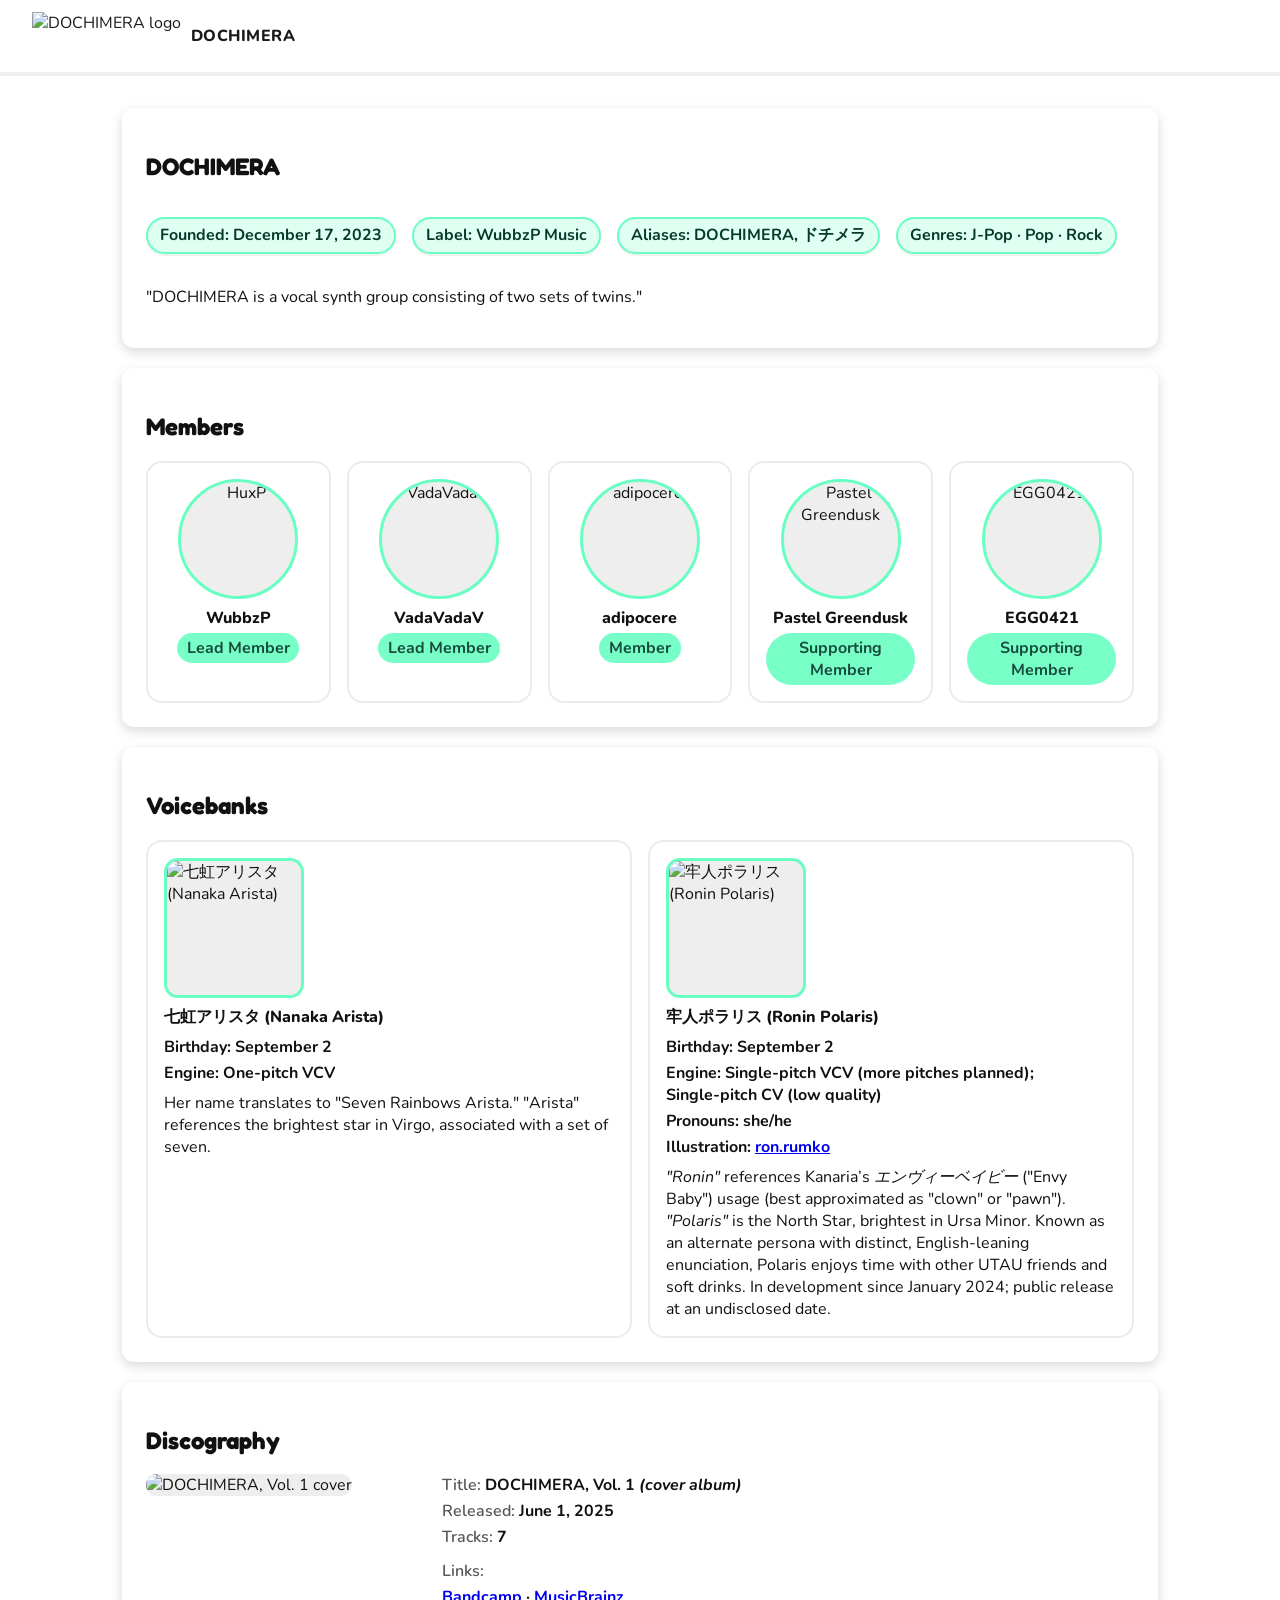
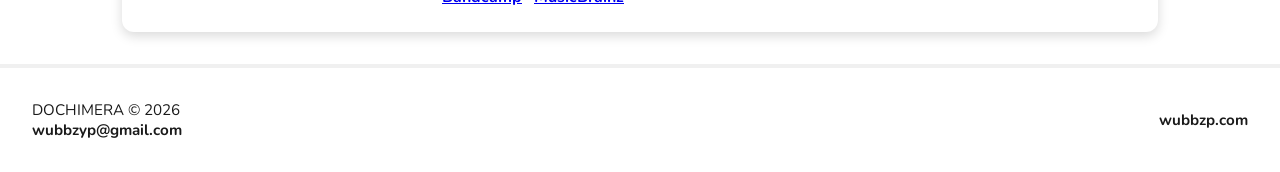
==== index.html @ d98449f0 "Update index.html" ====
<!DOCTYPE html>
<html lang="en">
<head>
  <meta charset="UTF-8" />
  <meta name="viewport" content="width=device-width, initial-scale=1, viewport-fit=cover"/>
  <title>DOCHIMERA</title>

  <!-- Fonts -->
  <link rel="preconnect" href="https://fonts.googleapis.com">
  <link rel="preconnect" href="https://fonts.gstatic.com" crossorigin>
  <link href="https://fonts.googleapis.com/css2?family=Fredoka:wght@400..700&family=Nunito:wght@400;600;700&display=swap" rel="stylesheet">

  <!-- Favicons / PWA -->
  <link rel="icon" type="image/png" sizes="32x32" href="/favicon-32x32.png?v=5">
  <link rel="icon" type="image/png" sizes="16x16" href="/favicon-16x16.png?v=5">
  <link rel="icon" href="/favicon.ico?v=5" sizes="any">
  <link rel="apple-touch-icon" href="/apple-touch-icon.png?v=5">
  <link rel="mask-icon" href="/safari-pinned-tab.svg" color="#6AFFC2">
  <link rel="manifest" href="/site.webmanifest">
  <meta name="theme-color" content="#6AFFC2" />

  <!-- Social -->
  <meta property="og:title" content="DOCHIMERA" />
  <meta property="og:site_name" content="DOCHIMERA" />
  <meta property="og:description" content="A vocal synth group consisting of two sets of twins. Debut cover album: DOCHIMERA, Vol. 1 (June 1, 2025)." />
  <meta property="og:image" content="/assets/dochimera-logo.png" />
  <meta property="og:type" content="website" />
  <meta name="twitter:card" content="summary_large_image" />

  <style>
    :root{
      --primary:#898eca;
      --mint:#6AFFC2;
      --ink:#1a1a1a;
      --card:#ffffff;
      --font-body: "Nunito", system-ui, -apple-system, "Segoe UI", Roboto, "Noto Sans", Helvetica, Arial, sans-serif;
      --font-ui: "Fredoka", "Nunito", system-ui, -apple-system, "Segoe UI", Roboto, "Noto Sans", Helvetica, Arial, sans-serif;
      --radius:12px; --shadow:0 4px 12px rgba(0,0,0,.15); --gap: clamp(.8rem, 1.6vw, 1.25rem);
    }
    html, body { height:100%; }
    *,*::before,*::after { box-sizing:border-box; }
    body{
      margin:0; font-family: var(--font-body); color:var(--ink);
      background:#fff; display:flex; flex-direction:column; min-height:100vh;
      text-rendering: optimizeLegibility;
    }
    h1,h2,h3,h4,h5,h6,.logo a,.hero-title{ font-family: var(--font-ui); }
    :focus-visible{ outline:3px solid var(--mint); outline-offset:3px; border-radius:6px; }

    /* Skip link */
    .sr-only{
      position:absolute !important; width:1px;height:1px;padding:0;margin:-1px;
      overflow:hidden;clip:rect(0 0 0 0);clip-path:inset(50%);
      white-space:nowrap;border:0;
    }
    .sr-only:focus{
      position:fixed !important; top:1rem; left:1rem;
      width:auto;height:auto;margin:0;clip:auto;clip-path:none;white-space:normal;
      padding:.6rem .8rem; border-radius:10px; z-index:9999;
      background:#fff; color:#000; box-shadow:0 4px 12px rgba(0,0,0,.15);
      outline:3px solid var(--mint); outline-offset:2px;
    }

    header.site-header{
      position:sticky; top:0; z-index:10;
      display:flex; align-items:center; justify-content:space-between; gap:1rem;
      padding:.75rem clamp(1rem, 3vw, 2rem);
      background:#fff; border-bottom:4px solid rgba(0,0,0,.06);
    }
    .logo{ display:flex; align-items:center; gap:.6rem; }
    .logo img{ height: clamp(36px, 4vw, 48px); width:auto; }
    .logo .wordmark{ font-weight:800; letter-spacing:.5px; }

    main{
      width:min(1100px, 100%); margin:0 auto;
      padding: clamp(1rem, 3vw, 2rem);
      display:grid; grid-template-columns: 1fr; gap: var(--gap);
      flex:1 0 auto; min-height: 0;
    }
    .card{ background:var(--card); color:#111; border-radius:var(--radius); box-shadow:var(--shadow); overflow:hidden; }

    .hero{ display:grid; gap:1rem; padding: clamp(1rem, 2vw, 1.5rem); align-items:center; }
    .hero .meta{ display:flex; flex-wrap:wrap; gap:.5rem 1rem; font-weight:700; }
    .badge{
      background:#eafff6;
      background: color-mix(in srgb, var(--mint) 22%, #fff 78%);
      border-radius:999px; padding:.35rem .75rem;
      border:2px solid var(--mint); color:#073a2c;
      box-shadow: 0 2px 0 rgba(0,0,0,.06);
    }

    /* Members */
    .members{ padding: clamp(1rem, 2vw, 1.5rem); }
    .member-grid{ list-style:none; margin:0; padding:0; display:grid; grid-template-columns: repeat(1,1fr); gap:1rem; }
    @media(min-width:560px){ .member-grid{ grid-template-columns: repeat(2, 1fr);} }
    @media(min-width:900px){ .member-grid{ grid-template-columns: repeat(5, 1fr);} }
    .member{ background:#fff; border-radius:16px; padding:1rem; text-align:center; border:2px solid rgba(0,0,0,.08); }
    .member img{ width:120px; height:120px; object-fit:cover; border-radius:50%; background:#eee; display:block; margin:0 auto .5rem; border:3px solid var(--mint); }
    .member .name{ font-weight:800; }
    .member .role{ font-weight:700; opacity:.9; display:inline-block; margin-top:.25rem; padding:.25rem .6rem; border-radius:999px; background:var(--mint); color:#003a2a; }

    /* Voicebanks */
    .voices{ padding: clamp(1rem, 2vw, 1.5rem); }
    .voices-grid{ list-style:none; margin:0; padding:0; display:grid; gap:1rem; grid-template-columns: 1fr; }
    @media(min-width:720px){ .voices-grid{ grid-template-columns: 1fr 1fr; } }
    .voice{ background:#fff; border-radius:16px; padding:1rem; border:2px solid rgba(0,0,0,.08); }
    .voice img{ width:140px; height:140px; object-fit:cover; border-radius:14px; display:block; background:#eee; margin-bottom:.5rem; border:3px solid var(--mint); }
    .voice .v-name{ font-weight:800; margin:.25rem 0 .5rem; }
    .voice .v-meta{ list-style: none; padding:0; margin:0 0 .5rem; display:grid; gap:.25rem; font-weight:700; }
    .voice .v-desc{ margin:0; }

    /* Discography */
    .discog{ padding: clamp(1rem, 2vw, 1.5rem); }
    .album{ display:grid; gap:1rem; align-items:start; }
    @media(min-width:800px){ .album{ grid-template-columns: 280px 1fr; } }
    .album .covers img{ width:220px; height:220px; border-radius:12px; object-fit:cover; background:#eee; }
    .album .facts{ display:grid; gap:.25rem; font-weight:700; }
    .album .facts .label{ opacity:.7; font-weight:600; }

    footer{
      margin-top:auto; background:#fff; border-top:4px solid rgba(0,0,0,.06);
      padding: clamp(1rem, 2.5vw, 2rem);
      font-size:.95rem; display:flex; justify-content:space-between; align-items:center; flex-wrap:wrap; gap:.5rem 1rem; color: var(--ink);
    }
    footer a{ color:var(--ink); text-decoration:none; font-weight:700; }
    footer a:hover{ text-decoration:underline; text-underline-offset:2px; }
    .social-icons{ display:flex; flex-wrap:wrap; gap:.5rem 1rem; }
    @media(max-width:640px){ footer{ text-align:center; } .social-icons{ width:100%; justify-content:center; } }
  </style>
</head>
<body>
  <a class="sr-only" href="#main">Skip to content</a>

  <header class="site-header" role="banner">
    <div class="logo">
      <img src="/assets/dochimera-logo.png" alt="DOCHIMERA logo" decoding="async">
      <div class="wordmark">DOCHIMERA</div>
    </div>
  </header>

  <main id="main">
    <!-- Hero -->
    <section class="card hero" aria-labelledby="hero-title">
      <h1 id="hero-title" class="hero-title">DOCHIMERA</h1>
      <div class="meta">
        <span class="badge">Founded: December 17, 2023</span>
        <span class="badge">Label: WubbzP Music</span>
        <span class="badge">Aliases: DOCHIMERA, ドチメラ</span>
        <span class="badge">Genres: J‑Pop · Pop · Rock</span>
      </div>
      <p>"DOCHIMERA is a vocal synth group consisting of two sets of twins."</p>
    </section>

    <!-- Members -->
    <section class="card members" id="members" aria-labelledby="members-title">
      <h2 id="members-title" class="hero-title">Members</h2>
      <ul class="member-grid" role="list">
        <li class="member">
          <img src="https://mywikis-wiki-media.s3.us-central-1.wasabisys.com/huxp/HuxP.png" alt="HuxP" loading="lazy" decoding="async">
          <div class="name">WubbzP</div>
          <div class="role">Lead Member</div>
        </li>
        <li class="member">
          <img src="https://mywikis-wiki-media.s3.us-central-1.wasabisys.com/huxp/VadaVadaV.png" alt="VadaVadaV" loading="lazy" decoding="async">
          <div class="name">VadaVadaV</div>
          <div class="role">Lead Member</div>
        </li>
        <li class="member">
          <img src="https://mywikis-wiki-media.s3.us-central-1.wasabisys.com/huxp/adipocere.png" alt="adipocere" loading="lazy" decoding="async">
          <div class="name">adipocere</div>
          <div class="role">Member</div>
        </li>
        <li class="member">
          <img src="https://mywikis-wiki-media.s3.us-central-1.wasabisys.com/huxp/HayBombYT.png" alt="Pastel Greendusk" loading="lazy" decoding="async">
          <div class="name">Pastel Greendusk</div>
          <div class="role">Supporting Member</div>
        </li>
        <li class="member">
          <img src="https://mywikis-wiki-media.s3.us-central-1.wasabisys.com/huxp/EGG0421_%28resized%29.png" alt="EGG0421" loading="lazy" decoding="async">
          <div class="name">EGG0421</div>
          <div class="role">Supporting Member</div>
        </li>
      </ul>
    </section>

    <!-- Voicebanks -->
    <section class="card voices" id="voicebanks" aria-labelledby="voices-title">
      <h2 id="voices-title" class="hero-title">Voicebanks</h2>
      <ul class="voices-grid" role="list">
        <li class="voice">
          <img src="/assets/arista.png" alt="七虹アリスタ (Nanaka Arista)" loading="lazy" decoding="async">
          <div class="v-name">七虹アリスタ (Nanaka Arista)</div>
          <ul class="v-meta">
            <li><strong>Birthday:</strong> September 2</li>
            <li><strong>Engine:</strong> One‑pitch VCV</li>
          </ul>
          <p class="v-desc">Her name translates to "Seven Rainbows Arista." "Arista" references the brightest star in Virgo, associated with a set of seven.</p>
        </li>
        <li class="voice">
          <img src="/assets/polaris.png" alt="牢人ポラリス (Ronin Polaris)" loading="lazy" decoding="async">
          <div class="v-name">牢人ポラリス (Ronin Polaris)</div>
          <ul class="v-meta">
            <li><strong>Birthday:</strong> September 2</li>
            <li><strong>Engine:</strong> Single‑pitch VCV (more pitches planned); Single‑pitch CV (low quality)</li>
            <li><strong>Pronouns:</strong> she/he</li>
            <li><strong>Illustration:</strong> <a href="https://x.com/ronrumko" target="_blank" rel="noopener">ron.rumko</a></li>
          </ul>
          <p class="v-desc"><em>"Ronin"</em> references Kanaria’s <em>エンヴィーベイビー</em> ("Envy Baby") usage (best approximated as "clown" or "pawn"). <em>"Polaris"</em> is the North Star, brightest in Ursa Minor. Known as an alternate persona with distinct, English‑leaning enunciation, Polaris enjoys time with other UTAU friends and soft drinks. In development since January 2024; public release at an undisclosed date.</p>
        </li>
      </ul>
    </section>

    <!-- Discography -->
    <section class="card discog" aria-labelledby="discog-title">
      <h2 id="discog-title" class="hero-title">Discography</h2>
      <div class="album">
        <div class="covers">
          <img src="https://mywikis-wiki-media.s3.us-central-1.wasabisys.com/huxp/DOCHIMERA%2C_Vol._1.png" alt="DOCHIMERA, Vol. 1 cover">
        </div>
        <div class="facts">
          <div><span class="label">Title:</span> <strong>DOCHIMERA, Vol. 1</strong> <em>(cover album)</em></div>
          <div><span class="label">Released:</span> June 1, 2025</div>
          <div><span class="label">Tracks:</span> 7</div>
          <div class="label" style="margin-top:.5rem;">Links:</div>
          <div>
            <a href="https://wubbzp.bandcamp.com/album/dochimera-vol-1" target="_blank" rel="noopener">Bandcamp</a> ·
            <a href="https://musicbrainz.org/release/b9344ad2-0cec-4418-908a-b499f3312c37" target="_blank" rel="noopener">MusicBrainz</a>
          </div>
        </div>
      </div>
    </section>
  </main>

  <footer role="contentinfo">
    <div>
      DOCHIMERA © 2026<br>
      <a href="mailto:wubbzyp@gmail.com">wubbzyp@gmail.com</a>
    </div>
    <div class="social-icons" aria-label="Links">
      <a href="https://huxpmusic.com" target="_blank" rel="noopener">wubbzp.com</a>
    </div>
  </footer>
</body>
</html>
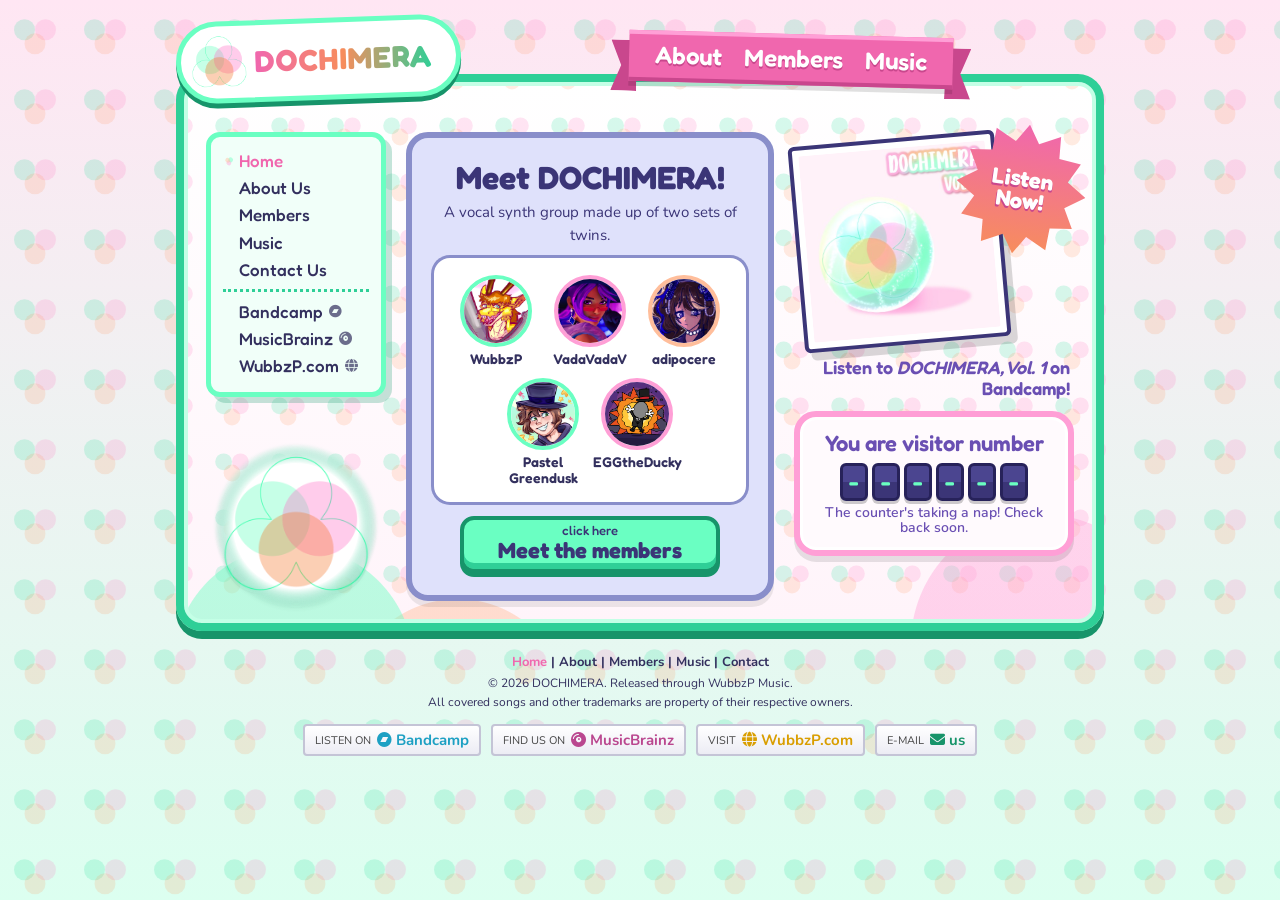
==== commit 1d380ab9: "Updated DOCHIMERA website to match template made from WubbzP website lmfao" ====
--- a/index.html
+++ b/index.html
@@ -1,244 +1,133 @@
 <!DOCTYPE html>
 <html lang="en">
 <head>
-  <meta charset="UTF-8" />
-  <meta name="viewport" content="width=device-width, initial-scale=1, viewport-fit=cover"/>
-  <title>DOCHIMERA</title>
-
-  <!-- Fonts -->
-  <link rel="preconnect" href="https://fonts.googleapis.com">
-  <link rel="preconnect" href="https://fonts.gstatic.com" crossorigin>
-  <link href="https://fonts.googleapis.com/css2?family=Fredoka:wght@400..700&family=Nunito:wght@400;600;700&display=swap" rel="stylesheet">
-
-  <!-- Favicons / PWA -->
-  <link rel="icon" type="image/png" sizes="32x32" href="/favicon-32x32.png?v=5">
-  <link rel="icon" type="image/png" sizes="16x16" href="/favicon-16x16.png?v=5">
-  <link rel="icon" href="/favicon.ico?v=5" sizes="any">
-  <link rel="apple-touch-icon" href="/apple-touch-icon.png?v=5">
-  <link rel="mask-icon" href="/safari-pinned-tab.svg" color="#6AFFC2">
-  <link rel="manifest" href="/site.webmanifest">
-  <meta name="theme-color" content="#6AFFC2" />
-
-  <!-- Social -->
-  <meta property="og:title" content="DOCHIMERA" />
-  <meta property="og:site_name" content="DOCHIMERA" />
-  <meta property="og:description" content="A vocal synth group consisting of two sets of twins. Debut cover album: DOCHIMERA, Vol. 1 (June 1, 2025)." />
-  <meta property="og:image" content="/assets/dochimera-logo.png" />
-  <meta property="og:type" content="website" />
-  <meta name="twitter:card" content="summary_large_image" />
-
-  <style>
-    :root{
-      --primary:#898eca;
-      --mint:#6AFFC2;
-      --ink:#1a1a1a;
-      --card:#ffffff;
-      --font-body: "Nunito", system-ui, -apple-system, "Segoe UI", Roboto, "Noto Sans", Helvetica, Arial, sans-serif;
-      --font-ui: "Fredoka", "Nunito", system-ui, -apple-system, "Segoe UI", Roboto, "Noto Sans", Helvetica, Arial, sans-serif;
-      --radius:12px; --shadow:0 4px 12px rgba(0,0,0,.15); --gap: clamp(.8rem, 1.6vw, 1.25rem);
-    }
-    html, body { height:100%; }
-    *,*::before,*::after { box-sizing:border-box; }
-    body{
-      margin:0; font-family: var(--font-body); color:var(--ink);
-      background:#fff; display:flex; flex-direction:column; min-height:100vh;
-      text-rendering: optimizeLegibility;
-    }
-    h1,h2,h3,h4,h5,h6,.logo a,.hero-title{ font-family: var(--font-ui); }
-    :focus-visible{ outline:3px solid var(--mint); outline-offset:3px; border-radius:6px; }
-
-    /* Skip link */
-    .sr-only{
-      position:absolute !important; width:1px;height:1px;padding:0;margin:-1px;
-      overflow:hidden;clip:rect(0 0 0 0);clip-path:inset(50%);
-      white-space:nowrap;border:0;
-    }
-    .sr-only:focus{
-      position:fixed !important; top:1rem; left:1rem;
-      width:auto;height:auto;margin:0;clip:auto;clip-path:none;white-space:normal;
-      padding:.6rem .8rem; border-radius:10px; z-index:9999;
-      background:#fff; color:#000; box-shadow:0 4px 12px rgba(0,0,0,.15);
-      outline:3px solid var(--mint); outline-offset:2px;
-    }
-
-    header.site-header{
-      position:sticky; top:0; z-index:10;
-      display:flex; align-items:center; justify-content:space-between; gap:1rem;
-      padding:.75rem clamp(1rem, 3vw, 2rem);
-      background:#fff; border-bottom:4px solid rgba(0,0,0,.06);
-    }
-    .logo{ display:flex; align-items:center; gap:.6rem; }
-    .logo img{ height: clamp(36px, 4vw, 48px); width:auto; }
-    .logo .wordmark{ font-weight:800; letter-spacing:.5px; }
-
-    main{
-      width:min(1100px, 100%); margin:0 auto;
-      padding: clamp(1rem, 3vw, 2rem);
-      display:grid; grid-template-columns: 1fr; gap: var(--gap);
-      flex:1 0 auto; min-height: 0;
-    }
-    .card{ background:var(--card); color:#111; border-radius:var(--radius); box-shadow:var(--shadow); overflow:hidden; }
-
-    .hero{ display:grid; gap:1rem; padding: clamp(1rem, 2vw, 1.5rem); align-items:center; }
-    .hero .meta{ display:flex; flex-wrap:wrap; gap:.5rem 1rem; font-weight:700; }
-    .badge{
-      background:#eafff6;
-      background: color-mix(in srgb, var(--mint) 22%, #fff 78%);
-      border-radius:999px; padding:.35rem .75rem;
-      border:2px solid var(--mint); color:#073a2c;
-      box-shadow: 0 2px 0 rgba(0,0,0,.06);
-    }
-
-    /* Members */
-    .members{ padding: clamp(1rem, 2vw, 1.5rem); }
-    .member-grid{ list-style:none; margin:0; padding:0; display:grid; grid-template-columns: repeat(1,1fr); gap:1rem; }
-    @media(min-width:560px){ .member-grid{ grid-template-columns: repeat(2, 1fr);} }
-    @media(min-width:900px){ .member-grid{ grid-template-columns: repeat(5, 1fr);} }
-    .member{ background:#fff; border-radius:16px; padding:1rem; text-align:center; border:2px solid rgba(0,0,0,.08); }
-    .member img{ width:120px; height:120px; object-fit:cover; border-radius:50%; background:#eee; display:block; margin:0 auto .5rem; border:3px solid var(--mint); }
-    .member .name{ font-weight:800; }
-    .member .role{ font-weight:700; opacity:.9; display:inline-block; margin-top:.25rem; padding:.25rem .6rem; border-radius:999px; background:var(--mint); color:#003a2a; }
-
-    /* Voicebanks */
-    .voices{ padding: clamp(1rem, 2vw, 1.5rem); }
-    .voices-grid{ list-style:none; margin:0; padding:0; display:grid; gap:1rem; grid-template-columns: 1fr; }
-    @media(min-width:720px){ .voices-grid{ grid-template-columns: 1fr 1fr; } }
-    .voice{ background:#fff; border-radius:16px; padding:1rem; border:2px solid rgba(0,0,0,.08); }
-    .voice img{ width:140px; height:140px; object-fit:cover; border-radius:14px; display:block; background:#eee; margin-bottom:.5rem; border:3px solid var(--mint); }
-    .voice .v-name{ font-weight:800; margin:.25rem 0 .5rem; }
-    .voice .v-meta{ list-style: none; padding:0; margin:0 0 .5rem; display:grid; gap:.25rem; font-weight:700; }
-    .voice .v-desc{ margin:0; }
-
-    /* Discography */
-    .discog{ padding: clamp(1rem, 2vw, 1.5rem); }
-    .album{ display:grid; gap:1rem; align-items:start; }
-    @media(min-width:800px){ .album{ grid-template-columns: 280px 1fr; } }
-    .album .covers img{ width:220px; height:220px; border-radius:12px; object-fit:cover; background:#eee; }
-    .album .facts{ display:grid; gap:.25rem; font-weight:700; }
-    .album .facts .label{ opacity:.7; font-weight:600; }
-
-    footer{
-      margin-top:auto; background:#fff; border-top:4px solid rgba(0,0,0,.06);
-      padding: clamp(1rem, 2.5vw, 2rem);
-      font-size:.95rem; display:flex; justify-content:space-between; align-items:center; flex-wrap:wrap; gap:.5rem 1rem; color: var(--ink);
-    }
-    footer a{ color:var(--ink); text-decoration:none; font-weight:700; }
-    footer a:hover{ text-decoration:underline; text-underline-offset:2px; }
-    .social-icons{ display:flex; flex-wrap:wrap; gap:.5rem 1rem; }
-    @media(max-width:640px){ footer{ text-align:center; } .social-icons{ width:100%; justify-content:center; } }
-  </style>
+<meta charset="utf-8"/>
+<meta content="width=device-width, initial-scale=1, viewport-fit=cover" name="viewport"/>
+<title>DOCHIMERA</title>
+<link href="/favicon-32x32.png?v=6" rel="icon" sizes="32x32" type="image/png"/>
+<link href="/favicon-16x16.png?v=6" rel="icon" sizes="16x16" type="image/png"/>
+<link href="/favicon.ico?v=6" rel="icon" sizes="any"/>
+<link href="/apple-touch-icon.png?v=6" rel="apple-touch-icon"/>
+<link href="/safari-pinned-tab.svg" rel="mask-icon" color="#6AFFC2"/>
+<meta content="#6AFFC2" name="theme-color"/>
+<link href="/site.webmanifest" rel="manifest"/>
+<meta content="The official website of DOCHIMERA, a vocal synth group made up of two sets of twins. Debut cover album: DOCHIMERA, Vol. 1 (1 June 2025)." name="description"/>
+<meta content="DOCHIMERA" property="og:title"/>
+<meta content="DOCHIMERA" property="og:site_name"/>
+<meta content="The official website of DOCHIMERA, a vocal synth group made up of two sets of twins. Debut cover album: DOCHIMERA, Vol. 1 (1 June 2025)." property="og:description"/>
+<meta content="website" property="og:type"/>
+<meta content="https://dochimera.com/" property="og:url"/>
+<meta content="https://dochimera.com/assets/dochimera-logo.png" property="og:image"/>
+<meta content="summary_large_image" name="twitter:card"/>
+<link rel="stylesheet" href="https://cdnjs.cloudflare.com/ajax/libs/font-awesome/6.5.2/css/all.min.css" crossorigin="anonymous" referrerpolicy="no-referrer">
+<link rel="preconnect" href="https://fonts.googleapis.com">
+<link rel="preconnect" href="https://fonts.gstatic.com" crossorigin>
+<link rel="stylesheet" href="https://fonts.googleapis.com/css2?family=Fredoka:wght@400..700&family=Mochiy+Pop+One&family=Nunito:wght@400;600;700;800&display=swap">
+<link rel="stylesheet" href="/assets/css/style.css?v=9d8e3358">
+<script>document.documentElement.className += " js";</script>
 </head>
 <body>
-  <a class="sr-only" href="#main">Skip to content</a>
+<a class="skip-link" href="#content">Skip to content</a>
 
-  <header class="site-header" role="banner">
-    <div class="logo">
-      <img src="/assets/dochimera-logo.png" alt="DOCHIMERA logo" decoding="async">
-      <div class="wordmark">DOCHIMERA</div>
-    </div>
+<div class="site">
+
+  <!-- Header -->
+  <header class="header">
+    <a href="/" class="logo" aria-label="DOCHIMERA home">
+      <img src="/assets/images/clover.png" alt="" class="logo-img" width="64" height="64" />
+      <span class="logo-word" aria-hidden="true">DOCHIMERA</span>
+    </a>
+
+    <nav class="ribbon" aria-label="Main">
+      <ul>
+        <li><a href="/about/">About</a></li>
+        <li><a href="/members/">Members</a></li>
+        <li><a href="/music/">Music</a></li>
+      </ul>
+    </nav>
   </header>
 
-  <main id="main">
-    <!-- Hero -->
-    <section class="card hero" aria-labelledby="hero-title">
-      <h1 id="hero-title" class="hero-title">DOCHIMERA</h1>
-      <div class="meta">
-        <span class="badge">Founded: December 17, 2023</span>
-        <span class="badge">Label: WubbzP Music</span>
-        <span class="badge">Aliases: DOCHIMERA, ドチメラ</span>
-        <span class="badge">Genres: J‑Pop · Pop · Rock</span>
+  <!-- Main stage -->
+  <div class="stage">
+
+    <!-- Left menu -->
+    <aside class="sidebar">
+      <nav class="menu" aria-label="Site menu">
+        <ul>
+          <li><a href="/" aria-current="page">Home</a></li>
+          <li><a href="/about/">About Us</a></li>
+          <li><a href="/members/">Members</a></li>
+          <li><a href="/music/">Music</a></li>
+          <li><a href="/contact/">Contact Us</a></li>
+          <li class="menu-divider" role="separator"></li>
+          <li><a href="https://wubbzp.bandcamp.com/album/dochimera-vol-1" target="_blank" rel="noopener">Bandcamp <i class="fa-brands fa-bandcamp" aria-hidden="true"></i></a></li>
+          <li><a href="https://musicbrainz.org/release/b9344ad2-0cec-4418-908a-b499f3312c37" target="_blank" rel="noopener">MusicBrainz <i class="fa-solid fa-compact-disc" aria-hidden="true"></i></a></li>
+          <li><a href="https://wubbzp.com" target="_blank" rel="noopener">WubbzP.com <i class="fa-solid fa-globe" aria-hidden="true"></i></a></li>
+        </ul>
+      </nav>
+    </aside>
+
+    <!-- Members house -->
+    <main class="house" id="content">
+      <h1 class="visually-hidden">DOCHIMERA</h1>
+      <div class="house-inner">
+        <h2>Meet DOCHIMERA!</h2>
+        <p>A vocal synth group made up of two sets of twins.</p>
+        <ul class="lineup" aria-label="Members">
+          <li><a href="/members/#wubbzp"><img src="/assets/images/members/wubbzp.png" alt="" width="72" height="72" loading="lazy" />WubbzP</a></li>
+          <li><a href="/members/#vadavadav"><img src="/assets/images/members/vadavadav.png" alt="" width="72" height="72" loading="lazy" />VadaVadaV</a></li>
+          <li><a href="/members/#adipocere"><img src="/assets/images/members/adipocere.png" alt="" width="72" height="72" loading="lazy" />adipocere</a></li>
+          <li><a href="/members/#pastel-greendusk"><img src="/assets/images/members/pastel-greendusk.png" alt="" width="72" height="72" loading="lazy" />Pastel Greendusk</a></li>
+          <li><a href="/members/#eggtheducky"><img src="/assets/images/members/eggtheducky.png" alt="" width="72" height="72" loading="lazy" />EGGtheDucky</a></li>
+        </ul>
+        <a href="/members/" class="stack-btn"><small>click here</small>Meet the members</a>
       </div>
-      <p>"DOCHIMERA is a vocal synth group consisting of two sets of twins."</p>
+    </main>
+
+    <!-- Featured release -->
+    <section class="feature" aria-label="Featured release">
+      <a href="/music/#vol-1" class="album" aria-label="DOCHIMERA, Vol. 1">
+        <img src="/assets/images/covers/dochimera-vol-1.jpg" alt="" width="500" height="500" />
+      </a>
+      <div class="burst" aria-hidden="true">Listen<br>Now!</div>
+      <a href="https://wubbzp.bandcamp.com/album/dochimera-vol-1" class="feature-cta" target="_blank" rel="noopener">Listen to <cite>DOCHIMERA, Vol. 1</cite> on Bandcamp!</a>
+      <div class="feature-card counter" tabindex="0" aria-describedby="counter-note">
+        You are visitor number
+        <div class="counter-digits" id="counter" role="status"><span>-</span><span>-</span><span>-</span><span>-</span><span>-</span><span>-</span></div>
+        <small id="counter-status">Thanks for stopping by! <i class="fa-solid fa-circle-info" aria-hidden="true"></i></small>
+        <span class="counter-note" id="counter-note" role="tooltip">This counter started with the new website. Visits from before then aren't included.</span>
+      </div>
     </section>
 
-    <!-- Members -->
-    <section class="card members" id="members" aria-labelledby="members-title">
-      <h2 id="members-title" class="hero-title">Members</h2>
-      <ul class="member-grid" role="list">
-        <li class="member">
-          <img src="https://mywikis-wiki-media.s3.us-central-1.wasabisys.com/huxp/HuxP.png" alt="HuxP" loading="lazy" decoding="async">
-          <div class="name">WubbzP</div>
-          <div class="role">Lead Member</div>
-        </li>
-        <li class="member">
-          <img src="https://mywikis-wiki-media.s3.us-central-1.wasabisys.com/huxp/VadaVadaV.png" alt="VadaVadaV" loading="lazy" decoding="async">
-          <div class="name">VadaVadaV</div>
-          <div class="role">Lead Member</div>
-        </li>
-        <li class="member">
-          <img src="https://mywikis-wiki-media.s3.us-central-1.wasabisys.com/huxp/adipocere.png" alt="adipocere" loading="lazy" decoding="async">
-          <div class="name">adipocere</div>
-          <div class="role">Member</div>
-        </li>
-        <li class="member">
-          <img src="https://mywikis-wiki-media.s3.us-central-1.wasabisys.com/huxp/HayBombYT.png" alt="Pastel Greendusk" loading="lazy" decoding="async">
-          <div class="name">Pastel Greendusk</div>
-          <div class="role">Supporting Member</div>
-        </li>
-        <li class="member">
-          <img src="https://mywikis-wiki-media.s3.us-central-1.wasabisys.com/huxp/EGG0421_%28resized%29.png" alt="EGG0421" loading="lazy" decoding="async">
-          <div class="name">EGG0421</div>
-          <div class="role">Supporting Member</div>
-        </li>
-      </ul>
-    </section>
+    <div class="clover-spot">
+      <button type="button" class="clover" id="clover" aria-label="Poke the DOCHIMERA clover" title="Poke the clover!">
+        <span class="clover-body"><span class="clover-squash"><img src="/assets/images/clover.png" alt="" width="400" height="400" /></span></span>
+      </button>
+    </div>
+  </div>
 
-    <!-- Voicebanks -->
-    <section class="card voices" id="voicebanks" aria-labelledby="voices-title">
-      <h2 id="voices-title" class="hero-title">Voicebanks</h2>
-      <ul class="voices-grid" role="list">
-        <li class="voice">
-          <img src="/assets/arista.png" alt="七虹アリスタ (Nanaka Arista)" loading="lazy" decoding="async">
-          <div class="v-name">七虹アリスタ (Nanaka Arista)</div>
-          <ul class="v-meta">
-            <li><strong>Birthday:</strong> September 2</li>
-            <li><strong>Engine:</strong> One‑pitch VCV</li>
-          </ul>
-          <p class="v-desc">Her name translates to "Seven Rainbows Arista." "Arista" references the brightest star in Virgo, associated with a set of seven.</p>
-        </li>
-        <li class="voice">
-          <img src="/assets/polaris.png" alt="牢人ポラリス (Ronin Polaris)" loading="lazy" decoding="async">
-          <div class="v-name">牢人ポラリス (Ronin Polaris)</div>
-          <ul class="v-meta">
-            <li><strong>Birthday:</strong> September 2</li>
-            <li><strong>Engine:</strong> Single‑pitch VCV (more pitches planned); Single‑pitch CV (low quality)</li>
-            <li><strong>Pronouns:</strong> she/he</li>
-            <li><strong>Illustration:</strong> <a href="https://x.com/ronrumko" target="_blank" rel="noopener">ron.rumko</a></li>
-          </ul>
-          <p class="v-desc"><em>"Ronin"</em> references Kanaria’s <em>エンヴィーベイビー</em> ("Envy Baby") usage (best approximated as "clown" or "pawn"). <em>"Polaris"</em> is the North Star, brightest in Ursa Minor. Known as an alternate persona with distinct, English‑leaning enunciation, Polaris enjoys time with other UTAU friends and soft drinks. In development since January 2024; public release at an undisclosed date.</p>
-        </li>
-      </ul>
-    </section>
+  <!-- Footer -->
+  <footer class="footer">
+    <nav class="footer-links" aria-label="Footer">
+      <a href="/" aria-current="page">Home</a> |
+      <a href="/about/">About</a> |
+      <a href="/members/">Members</a> |
+      <a href="/music/">Music</a> |
+      <a href="/contact/">Contact</a>
+    </nav>
+    <p>&copy; <span id="year">2026</span> DOCHIMERA. Released through WubbzP Music.</p>
+    <p>All covered songs and other trademarks are property of their respective owners.</p>
 
-    <!-- Discography -->
-    <section class="card discog" aria-labelledby="discog-title">
-      <h2 id="discog-title" class="hero-title">Discography</h2>
-      <div class="album">
-        <div class="covers">
-          <img src="https://mywikis-wiki-media.s3.us-central-1.wasabisys.com/huxp/DOCHIMERA%2C_Vol._1.png" alt="DOCHIMERA, Vol. 1 cover">
-        </div>
-        <div class="facts">
-          <div><span class="label">Title:</span> <strong>DOCHIMERA, Vol. 1</strong> <em>(cover album)</em></div>
-          <div><span class="label">Released:</span> June 1, 2025</div>
-          <div><span class="label">Tracks:</span> 7</div>
-          <div class="label" style="margin-top:.5rem;">Links:</div>
-          <div>
-            <a href="https://wubbzp.bandcamp.com/album/dochimera-vol-1" target="_blank" rel="noopener">Bandcamp</a> ·
-            <a href="https://musicbrainz.org/release/b9344ad2-0cec-4418-908a-b499f3312c37" target="_blank" rel="noopener">MusicBrainz</a>
-          </div>
-        </div>
-      </div>
-    </section>
-  </main>
-
-  <footer role="contentinfo">
-    <div>
-      DOCHIMERA © 2026<br>
-      <a href="mailto:wubbzyp@gmail.com">wubbzyp@gmail.com</a>
-    </div>
-    <div class="social-icons" aria-label="Links">
-      <a href="https://huxpmusic.com" target="_blank" rel="noopener">wubbzp.com</a>
+    <div class="socials">
+      <a href="https://wubbzp.bandcamp.com/album/dochimera-vol-1" class="social" target="_blank" rel="noopener">Listen on <b class="bc"><i class="fa-brands fa-bandcamp" aria-hidden="true"></i> Bandcamp</b></a>
+      <a href="https://musicbrainz.org/release/b9344ad2-0cec-4418-908a-b499f3312c37" class="social" target="_blank" rel="noopener">Find us on <b class="mb"><i class="fa-solid fa-compact-disc" aria-hidden="true"></i> MusicBrainz</b></a>
+      <a href="https://wubbzp.com" class="social" target="_blank" rel="noopener">Visit <b class="wp"><i class="fa-solid fa-globe" aria-hidden="true"></i> WubbzP.com</b></a>
+      <a href="mailto:wubbzyp@gmail.com" class="social">E-mail <b class="em"><i class="fa-solid fa-envelope" aria-hidden="true"></i> us</b></a>
     </div>
   </footer>
+
+</div>
+
+<script src="/assets/js/site.js?v=5c9cc019"></script>
 </body>
-</html>
+</html>
--- a/assets/css/style.css
+++ b/assets/css/style.css
@@ -0,0 +1,1263 @@
+/* DOCHIMERA.com: a clover-themed site built on the same layout as WubbzP.com.
+   The clover's four leaves (mint outline, mint, pink and peach) set the colours.
+   Shared by every page. */
+
+:root {
+  /* clover leaves */
+  --mint: #6affc2;
+  --mint-soft: #c4ffe6;
+  --mint-deep: #2fcf97;
+  --mint-dark: #17946a;
+  --pink: #ff9fd6;
+  --pink-soft: #ffd3ec;
+  --pink-deep: #f067ae;
+  --pink-dark: #c9478d;
+  --peach: #ffbe9b;
+  --peach-soft: #ffe2d1;
+  --peach-deep: #f78d5c;
+  --lavender: #898eca;
+  --lavender-soft: #dfe1fb;
+  --lavender-dark: #5f63a8;
+
+  --page-top: #ffe6f3;
+  --page-bottom: #dcfff0;
+
+  --frame: var(--mint-deep);
+  --frame-light: var(--mint-soft);
+  --frame-dark: var(--mint-dark);
+
+  --ink: #33305e;
+  --navy: #3b3577;
+  --purple-text: #6a4fb3;
+  --menu-active: var(--pink-deep);
+  --card-cream: #fffafd;
+
+  --font-display: "Fredoka", "Mochiy Pop One", "Nunito", sans-serif;
+  --font-body: "Nunito", system-ui, -apple-system, "Segoe UI", sans-serif;
+
+  /* a small clover drawn with four circles, like the logo */
+  --clover-mark: url("data:image/svg+xml,%3Csvg xmlns='http://www.w3.org/2000/svg' viewBox='0 0 40 40'%3E%3Cg fill-opacity='.45'%3E%3Ccircle cx='14' cy='17' r='8' fill='%236affc2'/%3E%3Ccircle cx='26' cy='17' r='8' fill='%23ff9fd6'/%3E%3Ccircle cx='20' cy='25' r='8' fill='%23ffbe9b'/%3E%3C/g%3E%3C/svg%3E");
+  /* the same clover, much paler, for page backgrounds */
+  --clover-faint: url("data:image/svg+xml,%3Csvg xmlns='http://www.w3.org/2000/svg' viewBox='0 0 40 40'%3E%3Cg fill-opacity='.16'%3E%3Ccircle cx='14' cy='17' r='6' fill='%2300d987'/%3E%3Ccircle cx='26' cy='17' r='6' fill='%23ff5fb8'/%3E%3Ccircle cx='20' cy='25' r='6' fill='%23ff8a4c'/%3E%3C/g%3E%3C/svg%3E");
+}
+
+*, *::before, *::after { box-sizing: border-box; }
+
+html {
+  min-height: 100%;
+  background:
+    var(--clover-faint) 0 0 / 70px 70px,
+    linear-gradient(180deg, var(--page-top) 0%, var(--page-bottom) 100%);
+  background-attachment: fixed;
+  scroll-behavior: smooth;
+}
+
+body {
+  margin: 0;
+  padding: 0;
+  font-family: var(--font-body);
+  color: var(--navy);
+  overflow-x: hidden;
+}
+
+a { color: inherit; text-decoration: none; }
+img { max-width: 100%; }
+:focus-visible { outline: 4px solid var(--pink-deep); outline-offset: 2px; }
+
+.skip-link {
+  position: absolute;
+  left: 12px;
+  top: -60px;
+  z-index: 100;
+  background: #ffffff;
+  color: var(--navy);
+  border: 3px solid var(--frame);
+  border-radius: 10px;
+  padding: 6px 12px;
+  font-family: var(--font-display);
+  font-weight: 600;
+}
+.skip-link:focus { top: 12px; }
+
+.visually-hidden {
+  position: absolute !important;
+  width: 1px;
+  height: 1px;
+  overflow: hidden;
+  clip: rect(0 0 0 0);
+  white-space: nowrap;
+}
+
+.site {
+  width: 100%;
+  max-width: 960px;
+  margin: 0 auto;
+  padding: 18px 16px 30px;
+}
+
+/* ---------- Header: logo sticker and ribbon nav ---------- */
+.header {
+  display: grid;
+  grid-template-columns: auto 1fr;
+  align-items: center;
+  gap: 16px;
+  position: relative;
+  z-index: 5;
+  margin-bottom: -26px;
+}
+
+.logo {
+  display: flex;
+  align-items: center;
+  gap: 4px;
+  background: #ffffff;
+  border: 5px solid var(--mint);
+  border-radius: 999px;
+  padding: 4px 24px 4px 6px;
+  box-shadow: 0 5px 0 var(--frame-dark);
+  transform: rotate(-2deg);
+  transition: transform 0.15s;
+}
+.logo:hover { transform: rotate(0deg) scale(1.03); }
+.logo-img {
+  display: block;
+  width: 64px;
+  height: 64px;
+  transition: transform 0.6s cubic-bezier(.3, .7, .4, 1.4);
+}
+.logo:hover .logo-img { transform: rotate(120deg); }
+.logo-word {
+  font-family: var(--font-display);
+  font-weight: 700;
+  font-size: 30px;
+  letter-spacing: 1px;
+  line-height: 1;
+  background: linear-gradient(90deg, var(--pink-deep), var(--peach-deep) 50%, var(--mint-deep));
+  -webkit-background-clip: text;
+  background-clip: text;
+  color: transparent;
+}
+
+/* Pink ribbon navigation */
+.ribbon {
+  /* the ribbon's folded tails (::before/::after) sit behind the band (ul) */
+  justify-self: center;
+  position: relative;
+  transform: rotate(1.5deg);
+}
+.ribbon::before, .ribbon::after {
+  content: "";
+  position: absolute;
+  top: 10px;
+  width: 26px;
+  height: 100%;
+  background: var(--pink-dark);
+  z-index: 0;
+}
+.ribbon::before { left: -18px; clip-path: polygon(0 0, 100% 0, 100% 100%, 0 100%, 40% 50%); }
+.ribbon::after { right: -18px; clip-path: polygon(0 0, 100% 0, 60% 50%, 100% 100%, 0 100%); }
+.ribbon ul {
+  position: relative;
+  z-index: 1;
+  background: var(--pink-deep);
+  border-top: 4px solid var(--pink);
+  border-bottom: 4px solid var(--pink-dark);
+  box-shadow: 0 5px 0 rgba(0,0,0,0.12);
+  list-style: none;
+  margin: 0;
+  padding: 6px 26px 8px;
+  display: flex;
+  flex-wrap: wrap;
+  justify-content: center;
+  gap: 4px 22px;
+}
+.ribbon a {
+  font-family: var(--font-display);
+  font-weight: 600;
+  font-size: 24px;
+  color: #ffffff;
+  text-shadow: 0 2px 0 var(--pink-dark);
+  transition: color 0.15s;
+}
+.ribbon a:hover, .ribbon a[aria-current="page"] { color: var(--mint-soft); }
+
+/* ---------- Main stage ---------- */
+.stage {
+  position: relative;
+  border: 8px solid var(--frame);
+  border-radius: 26px;
+  box-shadow: inset 0 0 0 4px var(--frame-light), 0 8px 0 var(--frame-dark);
+  background:
+    radial-gradient(circle at 12% 108%, rgba(106,255,194,0.45) 0 120px, transparent 121px),
+    radial-gradient(circle at 30% 116%, rgba(255,190,155,0.45) 0 110px, transparent 111px),
+    radial-gradient(circle at 94% 104%, rgba(255,159,214,0.40) 0 130px, transparent 131px),
+    var(--clover-faint) 20px 20px / 56px 56px,
+    linear-gradient(180deg, #ffffff 0%, #fff4fa 100%);
+  padding: 50px 22px 22px;
+  display: grid;
+  grid-template-columns: 180px 1fr 280px;
+  gap: 20px;
+  align-items: start;
+}
+/* Inner pages: menu + one content column */
+.stage-page {
+  grid-template-columns: 180px 1fr;
+  padding-bottom: 60px;
+}
+
+/* Left sidebar menu */
+.sidebar { display: flex; flex-direction: column; gap: 22px; }
+.menu {
+  background: #f1fff9;
+  border: 5px solid var(--mint);
+  border-radius: 14px;
+  box-shadow: 6px 6px 0 rgba(23,148,106,0.25);
+  padding: 10px 12px 12px;
+}
+.menu ul { list-style: none; margin: 0; padding: 0; }
+.menu-divider {
+  border-top: 3px dotted var(--mint-deep);
+  margin: 6px 0;
+}
+.menu a {
+  display: flex;
+  align-items: center;
+  gap: 6px;
+  font-family: var(--font-display);
+  font-weight: 500;
+  font-size: 17px;
+  line-height: 1.6;
+  color: var(--ink);
+  padding-left: 16px;
+  position: relative;
+}
+/* the bullet is a tiny clover */
+.menu a::before {
+  content: "";
+  position: absolute;
+  left: 0;
+  width: 12px;
+  height: 12px;
+  background: var(--clover-mark) center / contain no-repeat;
+  opacity: 0;
+  transition: opacity 0.15s, transform 0.3s;
+}
+.menu a:hover, .menu a[aria-current="page"] { color: var(--menu-active); }
+.menu a:hover::before, .menu a[aria-current="page"]::before { opacity: 1; transform: rotate(120deg); }
+.menu i { font-size: 13px; opacity: 0.7; }
+
+/* ---------- Home: the clover mascot ----------
+   The DOCHIMERA clover stands in the bottom-left corner of the stage.
+   It spins in when first seen; poking it squashes and springs it. */
+.stage:not(.stage-page) .sidebar { grid-column: 1; grid-row: 1; padding-bottom: 170px; }
+.clover-spot {
+  position: relative;
+  grid-column: 1;
+  grid-row: 1;
+  align-self: end;
+  justify-self: center;
+  width: 170px;
+  margin-bottom: -10px;
+  z-index: 3;
+}
+.clover {
+  display: block;
+  width: 100%;
+  padding: 0;
+  border: 0;
+  background: none;
+  cursor: pointer;
+  transform-origin: 50% 50%;
+  -webkit-tap-highlight-color: transparent;
+}
+.clover:focus-visible { outline: 4px solid var(--frame); outline-offset: 4px; border-radius: 50%; }
+.js .clover-spot:not(.is-in) .clover { opacity: 0; transform: rotate(-200deg) scale(0.3); }
+.clover-spot.is-in .clover { animation: clover-spin 1.1s cubic-bezier(.2, .8, .3, 1) both; }
+.clover-spot.is-settled .clover { animation: none; }
+@keyframes clover-spin {
+  0% { opacity: 0; transform: rotate(-200deg) scale(0.3); }
+  40% { opacity: 1; }
+  65% { transform: rotate(12deg) scale(1.08); }
+  82% { transform: rotate(-5deg) scale(0.97); }
+  100% { opacity: 1; transform: none; }
+}
+.clover-body {
+  display: block;
+  position: relative;
+  transform: perspective(700px) rotateX(var(--rx, 0deg)) rotateY(var(--ry, 0deg));
+  transition: transform 0.15s ease-out, filter 0.2s;
+  /* a white backing and mint outline so the pale clover stands out */
+  background: radial-gradient(circle at 50% 50%, #ffffff 0 52%, rgba(255,255,255,0) 68%);
+  border-radius: 50%;
+  filter: drop-shadow(0 0 1.5px var(--mint-deep)) drop-shadow(0 4px 0 rgba(0,0,0,0.08));
+}
+.clover:hover .clover-body, .clover:focus-visible .clover-body { filter: drop-shadow(0 0 1.5px var(--mint-deep)) drop-shadow(0 10px 8px rgba(0,0,0,0.18)); }
+.clover-body img {
+  display: block;
+  width: 100%;
+  height: auto;
+  animation: clover-idle 6s ease-in-out infinite;
+}
+@keyframes clover-idle {
+  0%, 100% { rotate: -3deg; }
+  50% { rotate: 3deg; }
+}
+/* the squash has its own layer so the tilt above keeps working */
+.clover-squash { display: block; transform-origin: 50% 60%; }
+.clover-squash.poked { animation: clover-poke 0.65s cubic-bezier(.3, .7, .4, 1); }
+@keyframes clover-poke {
+  0% { scale: 1 1; rotate: 0deg; }
+  15% { scale: 1.12 0.86; }
+  38% { scale: 0.92 1.1; rotate: 40deg; }
+  58% { scale: 1.04 0.96; rotate: 110deg; }
+  100% { scale: 1 1; rotate: 120deg; }
+}
+.clover-ripple {
+  position: absolute;
+  width: 16px;
+  height: 16px;
+  margin: -8px 0 0 -8px;
+  border: 3px solid var(--mint-deep);
+  border-radius: 50%;
+  pointer-events: none;
+  animation: clover-ripple 0.6s ease-out forwards;
+}
+@keyframes clover-ripple {
+  from { transform: scale(0.4); opacity: 1; }
+  to { transform: scale(5); opacity: 0; }
+}
+.sparkle {
+  position: absolute;
+  left: 50%;
+  top: 50%;
+  pointer-events: none;
+  font-size: 22px;
+  color: var(--pink-deep);
+  -webkit-text-stroke: 1px #ffffff;
+  animation: sparkle 0.9s ease-out forwards;
+}
+.sparkle:nth-child(3n) { color: var(--mint-deep); }
+.sparkle:nth-child(3n+1) { color: var(--peach-deep); }
+@keyframes sparkle {
+  from { transform: translate(-50%, -50%) scale(0.4); opacity: 1; }
+  to { transform: translate(calc(-50% + var(--dx)), calc(-50% + var(--dy))) scale(1.2) rotate(40deg); opacity: 0; }
+}
+
+/* ---------- Home: the members box ---------- */
+.house {
+  position: relative;
+  background: var(--lavender-soft);
+  border: 6px solid var(--lavender);
+  border-radius: 22px;
+  padding: 10px 22px 22px;
+  box-shadow: 0 6px 0 rgba(0,0,0,0.08);
+}
+.house-inner { position: relative; z-index: 1; }
+.house h2 {
+  font-family: var(--font-display);
+  font-weight: 700;
+  font-size: 32px;
+  color: var(--navy);
+  text-align: center;
+  margin: 10px 0 4px;
+}
+.house p { text-align: center; margin: 0 0 12px; font-size: 15px; line-height: 1.5; }
+.lineup {
+  list-style: none;
+  margin: 0;
+  padding: 12px;
+  display: flex;
+  flex-wrap: wrap;
+  justify-content: center;
+  gap: 12px 10px;
+  background: #ffffff;
+  border: 5px solid #ffffff;
+  border-radius: 16px;
+  box-shadow: 0 0 0 3px var(--lavender);
+}
+.lineup a {
+  display: flex;
+  flex-direction: column;
+  align-items: center;
+  width: 84px;
+  text-align: center;
+  font-family: var(--font-display);
+  font-weight: 600;
+  font-size: 14px;
+  line-height: 1.1;
+  color: var(--ink);
+  transition: transform 0.15s;
+}
+.lineup a:hover { transform: translateY(-3px) rotate(-2deg); color: var(--menu-active); }
+.lineup img {
+  width: 72px;
+  height: 72px;
+  margin-bottom: 4px;
+  border-radius: 50%;
+  object-fit: cover;
+  border: 4px solid var(--mint);
+  background: #ffffff;
+}
+.lineup li:nth-child(3n+2) img { border-color: var(--pink); }
+.lineup li:nth-child(3n) img { border-color: var(--peach); }
+.house .stack-btn { margin: 14px auto 0; max-width: 260px; }
+
+/* ---------- Home: featured release + visitor counter ---------- */
+.feature { position: relative; padding-top: 6px; }
+.album {
+  display: block;
+  position: relative;
+  width: 74%;
+  background: #ffffff;
+  border: 4px solid var(--navy);
+  border-radius: 6px;
+  padding: 6px;
+  transform: rotate(-5deg);
+  box-shadow: 6px 8px 0 rgba(0,0,0,0.15);
+  margin-left: 2px;
+  transition: transform 0.15s;
+}
+a.album:hover { transform: rotate(-2deg) scale(1.03); }
+.album img { display: block; width: 100%; height: auto; aspect-ratio: 1 / 1; object-fit: cover; border-radius: 2px; }
+
+.burst {
+  position: absolute;
+  top: -8px;
+  right: -12px;
+  width: 130px;
+  height: 130px;
+  display: flex;
+  align-items: center;
+  justify-content: center;
+  text-align: center;
+  background: linear-gradient(180deg, var(--pink-deep), var(--peach-deep));
+  clip-path: polygon(50% 0%, 59% 14%, 75% 6%, 76% 23%, 93% 25%, 85% 40%, 100% 50%, 85% 60%, 93% 75%, 76% 77%, 75% 94%, 59% 86%, 50% 100%, 41% 86%, 25% 94%, 24% 77%, 7% 75%, 15% 60%, 0% 50%, 15% 40%, 7% 25%, 24% 23%, 25% 6%, 41% 14%);
+  font-family: var(--font-display);
+  font-weight: 700;
+  font-size: 22px;
+  line-height: 1;
+  color: #ffffff;
+  text-shadow: 0 2px 0 var(--pink-dark);
+  transform: rotate(8deg);
+  animation: wobble 3s ease-in-out infinite;
+  pointer-events: none;
+}
+@keyframes wobble {
+  0%, 100% { transform: rotate(8deg) scale(1); }
+  50% { transform: rotate(2deg) scale(1.06); }
+}
+.feature-cta {
+  display: block;
+  text-align: right;
+  position: relative;
+  z-index: 1;
+  font-family: var(--font-display);
+  font-weight: 600;
+  font-size: 18px;
+  line-height: 1.15;
+  color: var(--purple-text);
+  margin: 12px 4px 12px 0;
+}
+a.feature-cta:hover { color: var(--menu-active); }
+.feature-card {
+  background: var(--card-cream);
+  border: 6px solid var(--pink);
+  border-radius: 22px;
+  box-shadow: inset 0 0 0 3px #ffffff, 0 6px 0 rgba(0,0,0,0.1);
+  padding: 14px 12px;
+  text-align: center;
+  font-family: var(--font-display);
+  font-weight: 600;
+  font-size: 22px;
+  line-height: 1.1;
+  color: var(--purple-text);
+  margin: 0;
+}
+
+/* Visitor counter + its "counted since" tooltip */
+.counter {
+  position: relative;
+  cursor: help;
+}
+.counter-digits {
+  display: flex;
+  justify-content: center;
+  gap: 4px;
+  margin: 8px 0 4px;
+}
+.counter-digits span {
+  display: inline-block;
+  min-width: 28px;
+  padding: 4px 0;
+  background: linear-gradient(180deg, #4b4590 0 50%, var(--navy) 50% 100%);
+  border: 3px solid #27225a;
+  border-radius: 6px;
+  color: var(--mint);
+  font-family: var(--font-display);
+  font-weight: 600;
+  font-size: 24px;
+  line-height: 1;
+  box-shadow: 0 3px 0 rgba(0,0,0,0.2);
+}
+.counter small {
+  display: block;
+  font-family: var(--font-body);
+  font-size: 14px;
+  color: var(--purple-text);
+}
+.counter small i { font-size: 12px; opacity: 0.75; }
+.counter-note {
+  position: absolute;
+  left: 50%;
+  bottom: calc(100% + 12px);
+  width: min(260px, 90vw);
+  transform: translateX(-50%) translateY(6px);
+  opacity: 0;
+  visibility: hidden;
+  background: var(--navy);
+  color: #ffffff;
+  border: 3px solid #ffffff;
+  border-radius: 12px;
+  box-shadow: 0 4px 0 rgba(0,0,0,0.2);
+  padding: 8px 12px;
+  font-family: var(--font-body);
+  font-weight: normal;
+  font-size: 13px;
+  line-height: 1.4;
+  text-align: center;
+  transition: opacity 0.15s, transform 0.15s, visibility 0.15s;
+  z-index: 10;
+  pointer-events: none;
+}
+.counter-note::after {
+  content: "";
+  position: absolute;
+  left: 50%;
+  top: 100%;
+  margin-left: -8px;
+  border: 8px solid transparent;
+  border-top-color: var(--navy);
+}
+.counter:hover .counter-note,
+.counter:focus .counter-note,
+.counter:focus-within .counter-note {
+  opacity: 1;
+  visibility: visible;
+  transform: translateX(-50%) translateY(0);
+}
+.counter:focus-visible { outline: 4px solid var(--frame); outline-offset: 3px; }
+
+/* ---------- Big mint button (Meet the members) ---------- */
+.stack-btn {
+  display: block;
+  background: var(--mint);
+  border: 4px solid var(--frame-dark);
+  border-radius: 14px;
+  box-shadow: inset 0 -6px 0 var(--mint-deep), 0 4px 0 var(--frame-dark);
+  text-align: center;
+  padding: 4px 6px 8px;
+  font-family: var(--font-display);
+  font-weight: 700;
+  font-size: 22px;
+  line-height: 1;
+  color: var(--navy);
+  transition: transform 0.1s;
+}
+.stack-btn small { display: block; font-size: 13px; font-weight: 500; margin-bottom: 2px; }
+.stack-btn:hover { transform: translateY(-2px); }
+.stack-btn:active { transform: translateY(3px); box-shadow: inset 0 -6px 0 var(--mint-deep), 0 1px 0 var(--frame-dark); }
+
+/* ---------- Inner pages ---------- */
+.page { min-width: 0; }
+.page-head {
+  display: flex;
+  align-items: center;
+  justify-content: space-between;
+  gap: 12px;
+  margin: 0 0 12px;
+}
+.page-title {
+  font-family: var(--font-display);
+  font-weight: 700;
+  font-size: 44px;
+  line-height: 1;
+  color: var(--navy);
+  margin: 0;
+}
+
+/* BACK button */
+.back-btn {
+  flex: none;
+  display: inline-flex;
+  align-items: center;
+  gap: 6px;
+  background: linear-gradient(180deg, #ffffff, var(--pink-soft));
+  border: 3px solid var(--pink-deep);
+  border-radius: 999px;
+  box-shadow: 0 4px 0 var(--pink-dark);
+  padding: 6px 16px 6px 12px;
+  font-family: var(--font-display);
+  font-weight: 700;
+  font-size: 17px;
+  letter-spacing: 1px;
+  color: var(--pink-dark);
+  transition: transform 0.1s, box-shadow 0.1s;
+}
+.back-btn:hover { transform: translateY(-2px); background: linear-gradient(180deg, #ffffff, var(--pink)); }
+.back-btn:active { transform: translateY(3px); box-shadow: 0 1px 0 var(--pink-dark); }
+.back-btn:focus-visible { outline: 3px solid var(--frame); outline-offset: 3px; }
+
+/* Voicebank guide with a speech bubble */
+.guide {
+  display: flex;
+  align-items: center;
+  gap: 16px;
+  margin: 0 0 16px;
+}
+.guide img {
+  flex: none;
+  width: 66px;
+  height: 66px;
+  border-radius: 50%;
+  object-fit: cover;
+  border: 4px solid #ffffff;
+  box-shadow: 0 0 0 3px var(--mint-deep), 0 4px 0 3px rgba(0,0,0,0.08);
+  transform: rotate(-4deg);
+}
+.guide p {
+  position: relative;
+  margin: 0;
+  background: #ffffff;
+  border: 3px solid var(--navy);
+  border-radius: 16px;
+  padding: 8px 14px;
+  font-family: var(--font-display);
+  font-weight: 500;
+  font-size: 18px;
+  line-height: 1.25;
+  color: var(--navy);
+  box-shadow: 0 3px 0 rgba(0,0,0,0.1);
+}
+.guide p::before {
+  content: "";
+  position: absolute;
+  right: 100%;
+  top: 50%;
+  margin-top: -9px;
+  border: 9px solid transparent;
+  border-right-color: var(--navy);
+}
+
+/* Clover panel: white card with a mint frame and a clover in the corner */
+.panel {
+  position: relative;
+  background: #ffffff;
+  border: 5px solid var(--mint);
+  border-radius: 20px;
+  box-shadow: inset 0 0 0 3px #f1fff9, 0 5px 0 rgba(23,148,106,0.25);
+  padding: 16px 18px;
+  margin: 0 0 16px;
+  font-size: 15px;
+  line-height: 1.65;
+  color: var(--ink);
+}
+.panel::after {
+  content: "";
+  position: absolute;
+  right: 10px;
+  bottom: 8px;
+  width: 34px;
+  height: 34px;
+  background: var(--clover-mark) center / contain no-repeat;
+  opacity: 0.8;
+  pointer-events: none;
+}
+.panel h2 {
+  font-family: var(--font-display);
+  font-weight: 700;
+  font-size: 28px;
+  line-height: 1.1;
+  color: var(--navy);
+  margin: 0 0 8px;
+}
+.panel h3 {
+  font-family: var(--font-display);
+  font-weight: 600;
+  font-size: 20px;
+  line-height: 1.15;
+  color: var(--purple-text);
+  margin: 14px 0 4px;
+}
+.panel p { margin: 0 0 10px; }
+.panel > :last-child { margin-bottom: 0; }
+.panel strong { color: var(--purple-text); }
+.panel a:not(.cream-btn, .card, .picker-tab, .picker-overview-grid a) { color: var(--purple-text); text-decoration: underline; }
+.panel a:not(.cream-btn, .card, .picker-tab, .picker-overview-grid a):hover { color: var(--menu-active); }
+.panel-row {
+  display: grid;
+  grid-template-columns: 1fr 1fr;
+  gap: 16px;
+}
+.panel-row > .panel { margin-bottom: 16px; }
+
+.avatar {
+  float: right;
+  width: clamp(80px, 22vw, 120px);
+  margin: 0 0 10px 14px;
+  border: 5px solid #ffffff;
+  border-radius: 50%;
+  box-shadow: 0 0 0 3px var(--pink);
+  transform: rotate(3deg);
+  background: #ffffff;
+}
+
+/* Pill buttons */
+.btn-row {
+  display: flex;
+  flex-wrap: wrap;
+  gap: 10px 12px;
+  margin: 12px 0 0;
+}
+.cream-btn {
+  display: inline-flex;
+  align-items: center;
+  justify-content: center;
+  gap: 6px;
+  min-height: 34px;
+  background: linear-gradient(180deg, #ffffff, #f1fff9);
+  border: 3px solid var(--mint-deep);
+  border-radius: 999px;
+  box-shadow: 0 3px 0 var(--frame-dark);
+  padding: 4px 14px;
+  font-family: var(--font-body);
+  font-size: 13px;
+  font-weight: 800;
+  line-height: 1;
+  letter-spacing: 0.5px;
+  text-transform: uppercase;
+  color: var(--navy);
+  cursor: pointer;
+  white-space: nowrap;
+  transition: transform 0.1s, box-shadow 0.15s;
+}
+.cream-btn:hover, .cream-btn:focus-visible {
+  background: linear-gradient(180deg, #ffffff, var(--mint-soft));
+  box-shadow: 0 3px 0 var(--frame-dark), 0 0 0 4px rgba(106,255,194,0.45);
+}
+.cream-btn:active { transform: translateY(2px); box-shadow: 0 1px 0 var(--frame-dark); }
+.cream-btn:focus-visible { outline: none; }
+.cream-btn i { font-size: 14px; }
+
+/* Facts list */
+.facts {
+  display: grid;
+  grid-template-columns: auto 1fr;
+  gap: 6px 12px;
+  margin: 0;
+}
+.facts dt {
+  font-family: var(--font-display);
+  font-weight: 600;
+  font-size: 16px;
+  color: var(--purple-text);
+  white-space: nowrap;
+}
+.facts dd { margin: 0; }
+
+/* Timeline */
+.timeline {
+  list-style: none;
+  margin: 0;
+  padding: 0 0 0 18px;
+  border-left: 4px dotted var(--mint-deep);
+}
+.timeline li {
+  position: relative;
+  padding: 0 0 12px 6px;
+}
+.timeline li:last-child { padding-bottom: 0; }
+.timeline li::before {
+  content: "";
+  position: absolute;
+  left: -29px;
+  top: 4px;
+  width: 14px;
+  height: 14px;
+  border-radius: 50%;
+  background: var(--menu-active);
+  border: 3px solid #ffffff;
+  box-shadow: 0 0 0 2px var(--menu-active);
+}
+.timeline li:nth-child(3n+2)::before { background: var(--mint-deep); box-shadow: 0 0 0 2px var(--mint-deep); }
+.timeline li:nth-child(3n)::before { background: var(--peach-deep); box-shadow: 0 0 0 2px var(--peach-deep); }
+.timeline li.soon::before { background: #ffffff; }
+.timeline b {
+  display: block;
+  font-family: var(--font-display);
+  font-weight: 600;
+  font-size: 18px;
+  color: var(--purple-text);
+}
+
+/* Cards */
+.cards {
+  display: grid;
+  grid-template-columns: repeat(auto-fit, minmax(170px, 1fr));
+  gap: 12px;
+}
+.card {
+  display: block;
+  background: #ffffff;
+  border: 3px solid var(--pink);
+  border-radius: 14px;
+  padding: 12px;
+  box-shadow: 0 4px 0 rgba(0,0,0,0.08);
+  font-size: 14px;
+  line-height: 1.5;
+  color: var(--ink);
+  transition: transform 0.15s;
+}
+a.card:hover { transform: translateY(-3px) rotate(-1deg); }
+.card i.card-icon {
+  display: inline-flex;
+  align-items: center;
+  justify-content: center;
+  width: 40px;
+  height: 40px;
+  border-radius: 50%;
+  background: var(--pink-deep);
+  color: #ffffff;
+  font-size: 18px;
+  margin-bottom: 6px;
+}
+.cards > :nth-child(3n+2) { border-color: var(--mint); }
+.cards > :nth-child(3n+2) i.card-icon { background: var(--mint-deep); }
+.cards > :nth-child(3n) { border-color: var(--peach); }
+.cards > :nth-child(3n) i.card-icon { background: var(--peach-deep); }
+.card b {
+  display: block;
+  font-family: var(--font-display);
+  font-weight: 600;
+  font-size: 20px;
+  color: var(--navy);
+}
+.card .card-go {
+  display: block;
+  margin-top: 6px;
+  font-family: var(--font-display);
+  font-weight: 600;
+  color: var(--menu-active);
+}
+
+.chips { display: flex; flex-wrap: wrap; gap: 6px; margin: 4px 0 10px; padding: 0; list-style: none; }
+.chips li {
+  background: #ffffff;
+  border: 2px solid var(--mint-deep);
+  border-radius: 999px;
+  padding: 2px 10px;
+  font-size: 13px;
+}
+
+/* ---------- Picker: thumbnails on the left, details on the right ---------- */
+.picker {
+  display: grid;
+  grid-template-columns: 112px 1fr;
+  gap: 12px;
+  align-items: start;
+  margin: 0 0 16px;
+}
+.picker > * { min-width: 0; }
+.picker-list {
+  margin: 0;
+  padding: 10px 4px;
+}
+.picker-list::after { display: none; }
+.picker-list ul {
+  list-style: none;
+  margin: 0;
+  padding: 0;
+  display: flex;
+  flex-direction: column;
+  gap: 8px;
+}
+.picker-tab {
+  position: relative; /* keeps the visually hidden label text inside the scrolling row */
+  display: flex;
+  flex-direction: column;
+  align-items: center;
+  text-align: center;
+  font-family: var(--font-display);
+  font-weight: 600;
+  font-size: 14px;
+  line-height: 1.05;
+  color: var(--ink);
+  border-radius: 12px;
+  padding: 2px;
+}
+.thumb {
+  display: flex;
+  align-items: center;
+  justify-content: center;
+  width: 62px;
+  height: 62px;
+  margin-bottom: 3px;
+  background: #ffffff;
+  border: 3px solid var(--mint);
+  border-radius: 50%;
+  overflow: hidden;
+  transition: transform 0.15s, box-shadow 0.15s;
+}
+.thumb img { width: 100%; height: 100%; object-fit: cover; }
+.thumb i { font-size: 26px; color: var(--purple-text); }
+.thumb.cover { border-radius: 12px; }
+.picker-tab:hover .thumb { transform: rotate(-5deg) scale(1.06); }
+.picker-tab[aria-selected="true"] .thumb {
+  border-color: var(--pink-deep);
+  box-shadow: 0 0 0 4px #ffffff, 0 0 10px 4px var(--pink);
+}
+.picker-tab[aria-selected="true"] { color: var(--menu-active); }
+
+.picker-stage {
+  position: relative;
+  min-height: 330px;
+  margin: 0;
+}
+.picker-panel { scroll-margin-top: 20px; }
+/* before the script runs, show only the overview */
+.js .picker:not(.is-ready) .picker-panel:not([data-overview]) { display: none; }
+.picker-panel + .picker-panel { margin-top: 18px; }
+.js .picker-panel + .picker-panel { margin-top: 0; }
+.picker-panel h2 { padding-right: 84px; }
+.close-x {
+  position: absolute;
+  top: 10px;
+  right: 10px;
+  display: inline-flex;
+  align-items: center;
+  gap: 4px;
+  border: 3px solid var(--pink-deep);
+  border-radius: 999px;
+  padding: 3px 10px;
+  background: #ffffff;
+  box-shadow: 0 3px 0 var(--pink-dark);
+  font-family: var(--font-display);
+  font-weight: 700;
+  font-size: 13px;
+  letter-spacing: 1px;
+  color: var(--pink-dark);
+  cursor: pointer;
+  z-index: 2;
+  transition: transform 0.1s;
+}
+.close-x:hover { transform: scale(1.08); background: var(--pink-soft); }
+.close-x[hidden] { display: none; }
+.picker-meta {
+  display: flex;
+  flex-wrap: wrap;
+  gap: 6px;
+  margin: 0 0 10px;
+  padding: 0;
+  list-style: none;
+}
+.picker-meta li {
+  background: var(--purple-text);
+  color: #ffffff;
+  border-radius: 999px;
+  padding: 2px 10px;
+  font-size: 12px;
+  font-weight: bold;
+  letter-spacing: 0.3px;
+}
+.picker-meta li.lead { background: var(--pink-deep); }
+.picker-meta li.support { background: var(--peach-deep); }
+.picker-meta li.plain { background: #ffffff; color: var(--ink); border: 2px solid var(--mint-deep); }
+.picker-hero {
+  float: right;
+  width: 130px;
+  margin: 0 0 10px 14px;
+  border: 5px solid #ffffff;
+  border-radius: 50%;
+  box-shadow: 0 0 0 3px var(--mint-deep);
+  transform: rotate(3deg);
+  background: #ffffff;
+  overflow: hidden;
+}
+.picker-hero img { display: block; width: 100%; aspect-ratio: 1 / 1; object-fit: cover; }
+.picker-hero.cover { width: 160px; border-radius: 16px; box-shadow: 0 0 0 3px var(--pink); }
+.picker-overview-grid {
+  display: grid;
+  grid-template-columns: repeat(auto-fill, minmax(150px, 1fr));
+  gap: 8px;
+  list-style: none;
+  margin: 10px 0 0;
+  padding: 0;
+}
+.picker-overview-grid a {
+  display: flex;
+  align-items: center;
+  gap: 8px;
+  background: #ffffff;
+  border: 2px solid var(--mint-deep);
+  border-radius: 999px;
+  padding: 4px 10px 4px 4px;
+  font-family: var(--font-display);
+  font-weight: 600;
+  font-size: 15px;
+  line-height: 1.1;
+  color: var(--ink);
+  transition: transform 0.15s;
+}
+.picker-overview-grid a:hover { transform: translateY(-2px); color: var(--menu-active); }
+.picker-overview-grid img { width: 32px; height: 32px; border-radius: 50%; object-fit: cover; flex: none; }
+.picker-overview-grid i { width: 32px; text-align: center; color: var(--purple-text); }
+
+/* Group headings inside a picker list */
+.picker-group {
+  font-family: var(--font-display);
+  font-weight: 600;
+  font-size: 12px;
+  line-height: 1.1;
+  text-align: center;
+  color: #ffffff;
+  background: var(--lavender);
+  border-radius: 12px;
+  padding: 3px 2px;
+}
+.picker-group:not(:first-child) { margin-top: 6px; }
+
+.picker-panel .subtitle {
+  margin: -4px 0 10px;
+  font-family: var(--font-display);
+  font-weight: 500;
+  font-size: 17px;
+  color: var(--purple-text);
+}
+/* Fredoka has no Japanese characters, so they use Mochiy Pop One,
+   a similarly round, bouncy font */
+:lang(ja) {
+  font-family: "Mochiy Pop One", "Hiragino Maru Gothic ProN", "Hiragino Sans", "Yu Gothic", "Meiryo", "Noto Sans JP", sans-serif;
+  font-weight: normal;
+  word-break: keep-all;
+  overflow-wrap: anywhere;
+}
+.callout {
+  background: #fffafd;
+  border: 3px dashed var(--pink);
+  border-radius: 14px;
+  padding: 8px 12px;
+  font-size: 14px;
+}
+.callout b { font-family: var(--font-display); font-weight: 600; color: var(--pink-dark); }
+
+.editions {
+  clear: both;
+  list-style: none;
+  margin: 6px 0 0;
+  padding: 0;
+  display: flex;
+  flex-direction: column;
+  gap: 10px;
+}
+.edition {
+  display: grid;
+  grid-template-columns: 84px 1fr;
+  gap: 12px;
+  align-items: start;
+  background: #ffffff;
+  border: 3px solid var(--pink);
+  border-radius: 14px;
+  padding: 10px;
+  box-shadow: 0 4px 0 rgba(0,0,0,0.06);
+}
+.edition-cover {
+  display: flex;
+  width: 84px;
+  aspect-ratio: 1 / 1;
+  border-radius: 10px;
+  overflow: hidden;
+  background: #fff;
+  border: 2px solid var(--pink-soft);
+}
+.edition-cover img { width: 100%; height: 100%; object-fit: cover; }
+.edition-info b {
+  display: block;
+  font-family: var(--font-display);
+  font-weight: 600;
+  font-size: 19px;
+  line-height: 1.15;
+  color: var(--navy);
+}
+.edition-date, .edition-count, .edition-kind {
+  display: inline-block;
+  margin: 3px 0 4px;
+  border-radius: 999px;
+  padding: 1px 9px;
+  font-size: 12px;
+  font-weight: bold;
+}
+.edition-date { background: var(--purple-text); color: #ffffff; }
+.edition-count { background: #ffffff; color: var(--ink); border: 2px solid var(--mint-deep); padding: 0 8px; }
+.edition-kind { background: var(--peach-deep); color: #ffffff; }
+.edition-info p { margin: 0; font-size: 14px; }
+.tracks {
+  grid-column: 2;
+  width: 100%;
+  border-collapse: collapse;
+  font-size: 14px;
+  line-height: 1.4;
+}
+.tracks th {
+  width: 50px;
+  vertical-align: top;
+  text-align: left;
+  padding: 3px 0;
+  font-weight: normal;
+}
+.track-no {
+  display: inline-block;
+  min-width: 40px;
+  text-align: center;
+  background: #f1fff9;
+  color: var(--ink);
+  border: 2px solid var(--mint-deep);
+  border-radius: 8px;
+  padding: 1px 6px;
+  font-family: var(--font-display);
+  font-weight: 600;
+  font-size: 14px;
+  line-height: 1.2;
+}
+.tracks td { padding: 4px 0 3px 10px; vertical-align: top; }
+.tracks .by { display: block; font-size: 12px; color: var(--purple-text); }
+
+/* Album and release names are always italic. Japanese text isn't set in
+   italics, so Japanese titles stay upright. */
+cite { font-style: italic; }
+cite:lang(ja), cite :lang(ja) { font-style: normal; }
+.panel .after-cards { margin: 14px 0 0; }
+.cards-2 { grid-template-columns: repeat(2, 1fr); }
+
+/* Contact */
+.email-big {
+  display: inline-block;
+  font-family: var(--font-display);
+  font-weight: 600;
+  font-size: clamp(22px, 5vw, 32px);
+  color: var(--navy);
+  word-break: break-all;
+}
+.copy-status {
+  font-family: var(--font-display);
+  font-weight: 600;
+  color: var(--menu-active);
+  min-height: 1.2em;
+  margin-top: 6px;
+}
+
+/* ---------- Footer ---------- */
+.footer {
+  text-align: center;
+  margin-top: 22px;
+  font-size: 12px;
+  color: var(--ink);
+}
+.footer-links { margin: 0 0 4px; font-size: 13px; font-weight: 700; }
+.footer-links a { color: var(--ink); }
+.footer-links a:hover { color: var(--menu-active); }
+.footer-links a[aria-current="page"] { color: var(--menu-active); }
+.footer p { margin: 0 0 3px; }
+.socials {
+  display: flex;
+  flex-wrap: wrap;
+  justify-content: center;
+  gap: 10px;
+  margin-top: 14px;
+}
+.social {
+  display: inline-flex;
+  align-items: center;
+  gap: 6px;
+  background: linear-gradient(180deg, #ffffff, #ececf4);
+  border: 2px solid #c4c4d6;
+  border-radius: 4px;
+  padding: 4px 10px;
+  font-family: var(--font-body);
+  font-size: 11px;
+  text-transform: uppercase;
+  color: #444;
+}
+.social b { font-size: 15px; text-transform: none; }
+.social .bc { color: #1da0c3; }
+.social .mb { color: #ba478f; }
+.social .wp { color: #d99e00; }
+.social .em { color: var(--mint-dark); }
+.social:hover { border-color: var(--frame); }
+
+/* ---------- Responsive ---------- */
+@media (max-width: 880px) {
+  .header { grid-template-columns: 1fr; justify-items: center; margin-bottom: -18px; }
+  .ribbon { grid-column: 1 / -1; grid-row: 2; }
+  .stage { grid-template-columns: 1fr; padding: 40px 14px 18px; }
+  .stage-page { padding-bottom: 30px; }
+  .sidebar { flex-direction: row; align-items: center; flex-wrap: wrap; justify-content: center; }
+  .menu { flex: 1; min-width: 240px; }
+  .menu ul { display: grid; grid-template-columns: 1fr 1fr; column-gap: 10px; }
+  .menu-divider { grid-column: 1 / -1; }
+  /* inner pages: the ribbon, BACK button and footer cover navigation */
+  .stage-page .sidebar { display: none; }
+  .stage:not(.stage-page) .sidebar { grid-column: auto; grid-row: auto; padding-bottom: 0; }
+  .clover-spot { grid-column: auto; grid-row: auto; width: 120px; margin: 10px auto 0; }
+  .feature { display: grid; grid-template-columns: 1fr 1fr; gap: 14px; align-items: center; }
+  .feature-cta { text-align: left; margin: 0; }
+  .feature-card { grid-column: 1 / -1; }
+  .panel-row { grid-template-columns: 1fr; gap: 0; }
+}
+
+@media (max-width: 640px) {
+  .picker { grid-template-columns: 1fr; }
+  .picker-list ul {
+    flex-direction: row;
+    overflow-x: auto;
+    padding: 4px 2px 6px;
+    scroll-snap-type: x mandatory;
+  }
+  .picker-tab { flex: 0 0 78px; scroll-snap-align: start; }
+  .picker-group { flex: 0 0 auto; align-self: center; writing-mode: vertical-rl; transform: rotate(180deg); padding: 6px 3px; scroll-snap-align: start; }
+  .picker-group:not(:first-child) { margin-top: 0; margin-left: 6px; }
+  .picker-hero { width: 96px; }
+  .picker-hero.cover { width: 110px; }
+  .picker-panel h2 { font-size: 24px; }
+  .edition { grid-template-columns: 64px 1fr; gap: 10px; }
+  .edition-cover { width: 64px; }
+  .tracks { grid-column: 1 / -1; }
+  .picker-stage { min-height: 0; }
+}
+
+@media (max-width: 520px) {
+  .site { padding: 12px 10px 24px; }
+  .logo-img { width: 50px; height: 50px; }
+  .logo-word { font-size: 24px; }
+  .ribbon ul { padding: 6px 14px 8px; }
+  .ribbon a { font-size: 20px; }
+  .stage { border-width: 6px; }
+  .house { padding: 8px 10px 12px; }
+  .lineup a { width: 72px; }
+  .lineup img { width: 60px; height: 60px; }
+  .feature { grid-template-columns: 1fr; }
+  .album { width: 70%; margin: 0 auto; }
+  .burst { width: 104px; height: 104px; font-size: 18px; right: 0; }
+  .feature-cta { text-align: center; }
+  .counter-digits span { min-width: 24px; font-size: 22px; }
+  .page-title { font-size: 34px; }
+  .guide p { font-size: 16px; }
+  .panel { font-size: 14px; padding: 14px; }
+  .facts { grid-template-columns: 1fr; gap: 0; }
+  .cards-2 { grid-template-columns: 1fr; }
+  .facts dd { margin-bottom: 6px; }
+}
+
+@media (prefers-reduced-motion: reduce) {
+  html { scroll-behavior: auto; }
+  .burst, .clover-body img, .clover-squash.poked, .logo-img { animation: none; transition: none; }
+  .clover-spot.is-in .clover { animation: none; }
+}
